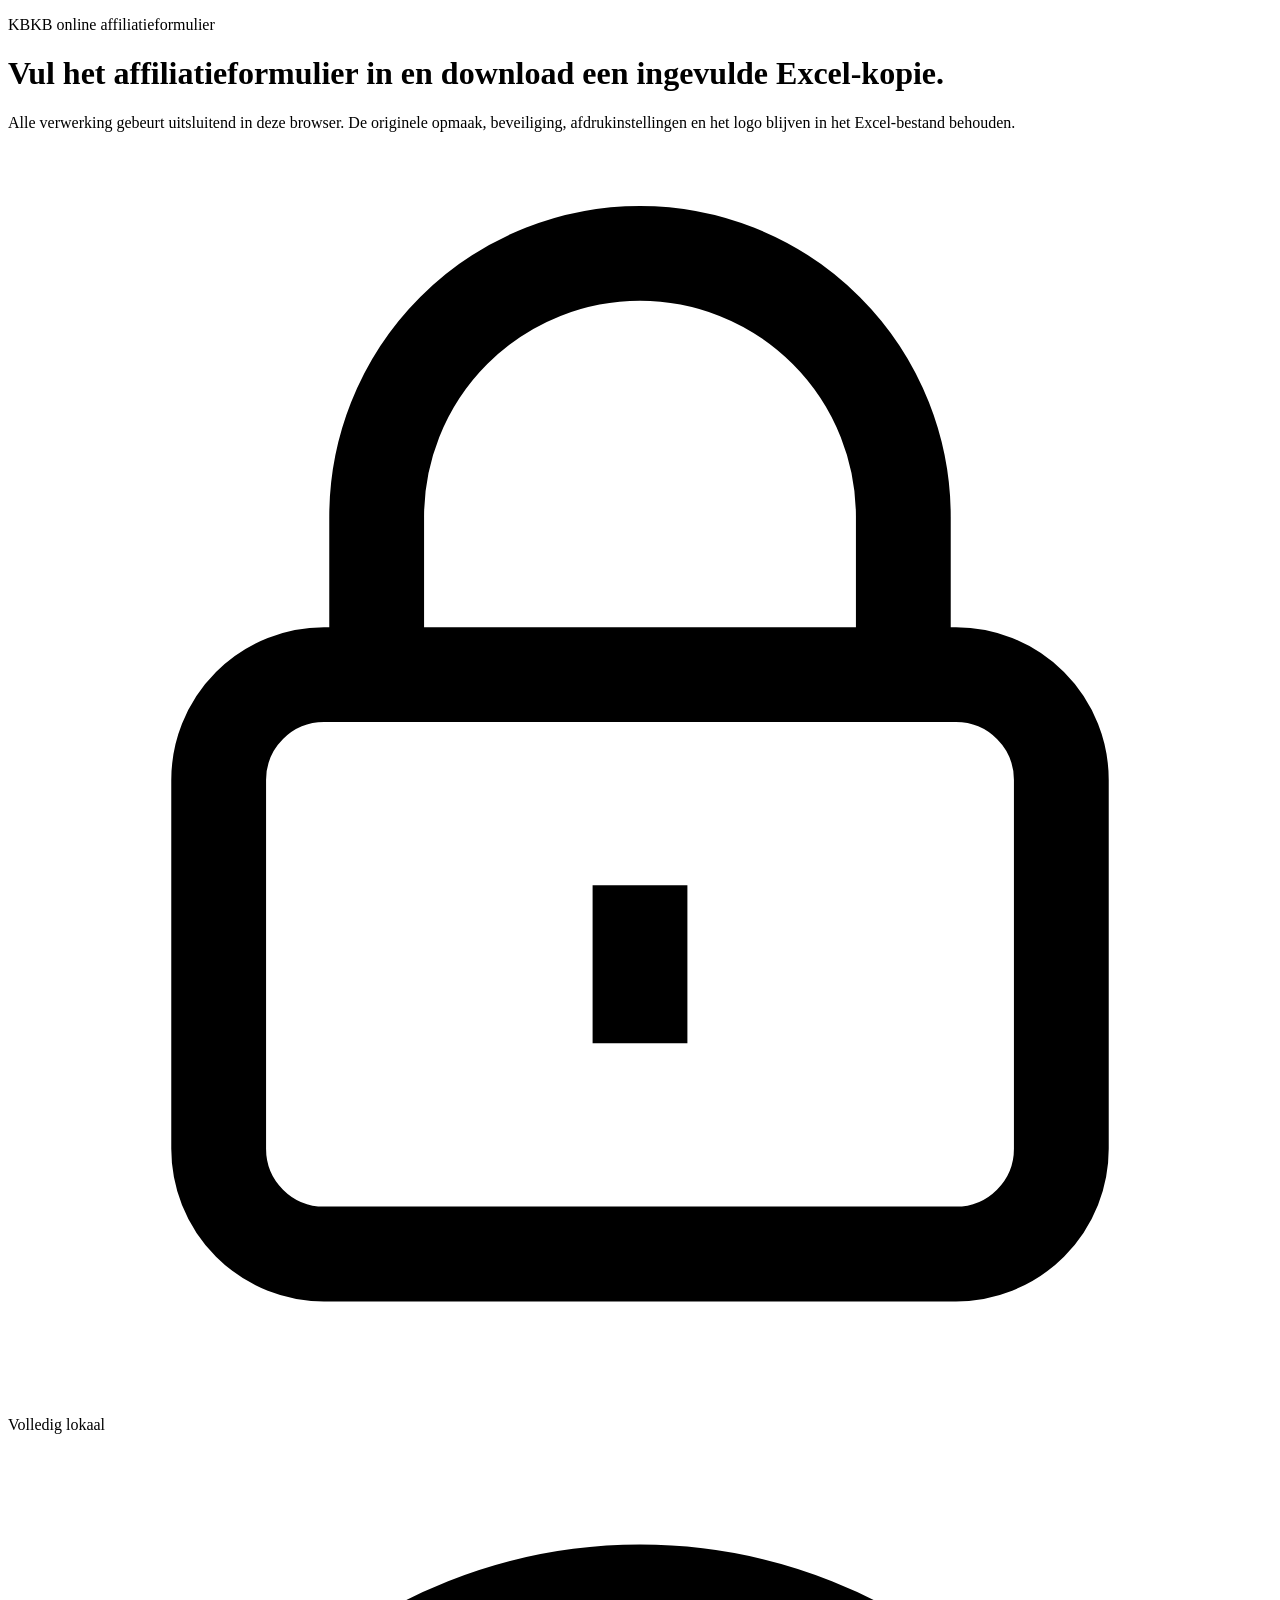
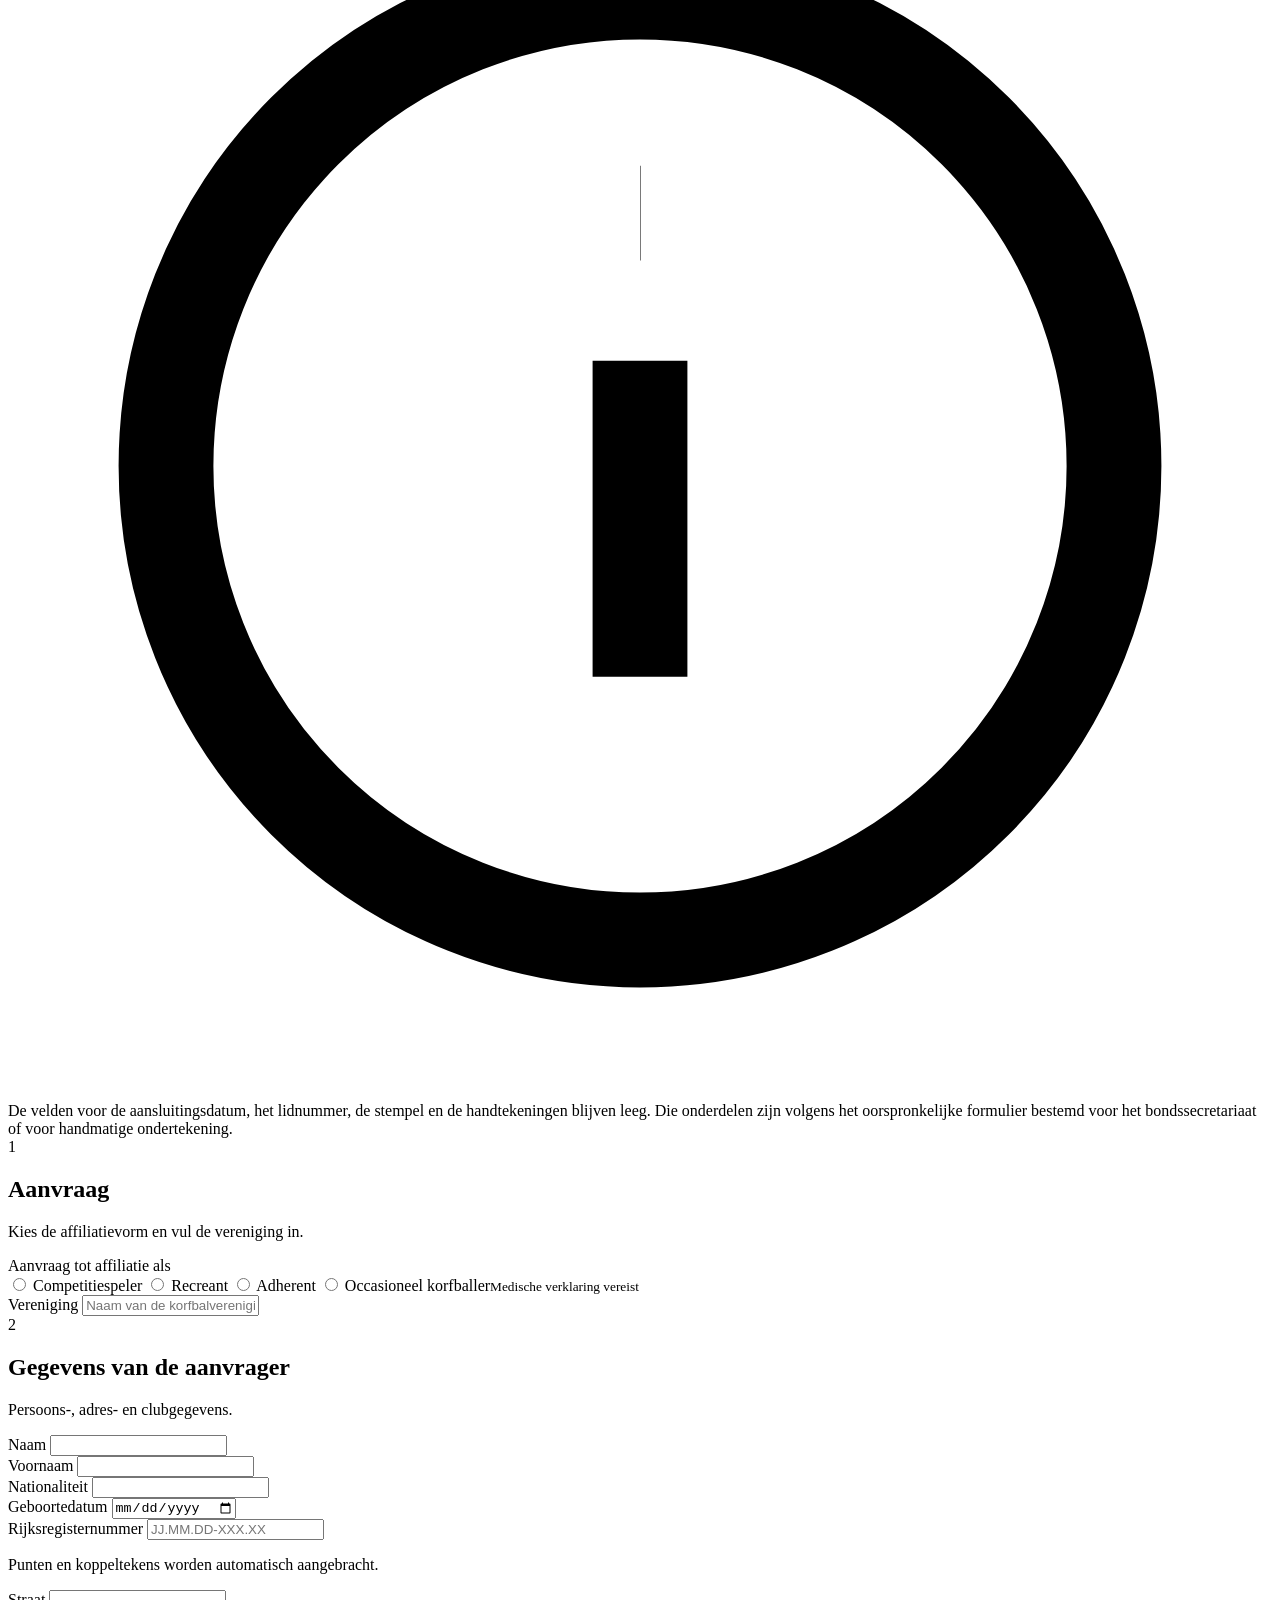
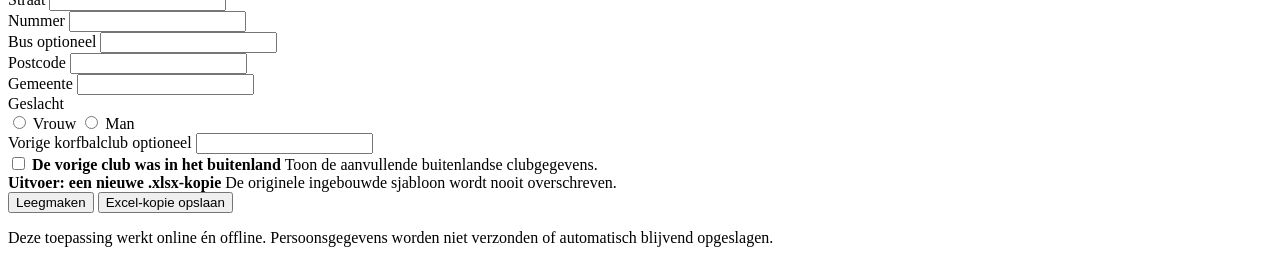
==== index.html @ 4b075fcb "Voeg webformulier toe" ====
<!doctype html>
<html lang="nl">
<head>
  <meta charset="utf-8">
  <meta name="viewport" content="width=device-width, initial-scale=1, viewport-fit=cover">
  <meta name="color-scheme" content="light">
  <meta name="theme-color" content="#20242a">
  <meta name="description" content="Vul het KBKB-affiliatieformulier veilig in en download lokaal een ingevulde Excel-kopie. Persoonsgegevens verlaten de browser niet.">
  <title>KBKB Online Affiliatieformulier</title>
  <link rel="stylesheet" href="assets/css/styles.css">
</head>
<body>
  <main class="shell">
    <header class="hero">
      <div>
        <p class="eyebrow">KBKB online affiliatieformulier</p>
        <h1>Vul het affiliatieformulier in en download een ingevulde Excel-kopie.</h1>
        <p class="intro">Alle verwerking gebeurt uitsluitend in deze browser. De originele opmaak, beveiliging, afdrukinstellingen en het logo blijven in het Excel-bestand behouden.</p>
      </div>
      <div class="local-badge" title="Er worden geen gegevens geüpload">
        <svg viewBox="0 0 24 24" fill="none" stroke="currentColor" stroke-width="1.8" aria-hidden="true">
          <path d="M7 10V7a5 5 0 0 1 10 0v3"/><rect x="4" y="10" width="16" height="11" rx="2"/><path d="M12 14v3"/>
        </svg>
        Volledig lokaal
      </div>
    </header>

    <div class="notice">
      <svg viewBox="0 0 24 24" fill="none" stroke="currentColor" stroke-width="1.8" aria-hidden="true">
        <circle cx="12" cy="12" r="9"/><path d="M12 10v6M12 7.2h.01"/>
      </svg>
      <div>De velden voor de aansluitingsdatum, het lidnummer, de stempel en de handtekeningen blijven leeg. Die onderdelen zijn volgens het oorspronkelijke formulier bestemd voor het bondssecretariaat of voor handmatige ondertekening.</div>
    </div>

    <form id="affiliationForm" novalidate>
      <section class="section">
        <div class="section-head">
          <div class="section-index">1</div>
          <div class="section-title">
            <h2>Aanvraag</h2>
            <p>Kies de affiliatievorm en vul de vereniging in.</p>
          </div>
        </div>
        <div class="section-body">
          <div class="field full">
            <div class="group-label">Aanvraag tot affiliatie als</div>
            <div class="choice-grid" role="radiogroup" aria-label="Affiliatievorm">
              <label class="choice">
                <input type="radio" name="affiliationType" value="competition" required>
                <span class="choice-text">Competitiespeler</span>
              </label>
              <label class="choice">
                <input type="radio" name="affiliationType" value="recreant" required>
                <span class="choice-text">Recreant</span>
              </label>
              <label class="choice">
                <input type="radio" name="affiliationType" value="adherent" required>
                <span class="choice-text">Adherent</span>
              </label>
              <label class="choice">
                <input type="radio" name="affiliationType" value="occasional" required>
                <span class="choice-text">Occasioneel korfballer<small>Medische verklaring vereist</small></span>
              </label>
            </div>
          </div>
          <div class="field full">
            <label for="club">Vereniging</label>
            <input id="club" name="club" type="text" autocomplete="organization" maxlength="80" required placeholder="Naam van de korfbalvereniging">
          </div>
        </div>
      </section>

      <section class="section">
        <div class="section-head">
          <div class="section-index">2</div>
          <div class="section-title">
            <h2>Gegevens van de aanvrager</h2>
            <p>Persoons-, adres- en clubgegevens.</p>
          </div>
        </div>
        <div class="section-body">
          <div class="field">
            <label for="lastName">Naam</label>
            <input id="lastName" name="lastName" type="text" autocomplete="family-name" maxlength="60" required>
          </div>
          <div class="field">
            <label for="firstName">Voornaam</label>
            <input id="firstName" name="firstName" type="text" autocomplete="given-name" maxlength="60" required>
          </div>
          <div class="field third">
            <label for="nationality">Nationaliteit</label>
            <input id="nationality" name="nationality" type="text" autocomplete="country-name" maxlength="40" required>
          </div>
          <div class="field third">
            <label for="birthDate">Geboortedatum</label>
            <input id="birthDate" name="birthDate" type="date" autocomplete="bday" required>
          </div>
          <div class="field third">
            <label for="nationalNumber">Rijksregisternummer</label>
            <input id="nationalNumber" name="nationalNumber" type="text" inputmode="numeric" autocomplete="off" maxlength="15" placeholder="JJ.MM.DD-XXX.XX" required>
            <p class="help">Punten en koppeltekens worden automatisch aangebracht.</p>
          </div>
          <div class="field two-thirds">
            <label for="street">Straat</label>
            <input id="street" name="street" type="text" autocomplete="address-line1" maxlength="90" required>
          </div>
          <div class="field quarter">
            <label for="houseNumber">Nummer</label>
            <input id="houseNumber" name="houseNumber" type="text" inputmode="text" autocomplete="address-line2" maxlength="10" required>
          </div>
          <div class="field quarter">
            <label for="box">Bus <span class="optional">optioneel</span></label>
            <input id="box" name="box" type="text" autocomplete="address-line2" maxlength="10">
          </div>
          <div class="field third">
            <label for="postalCode">Postcode</label>
            <input id="postalCode" name="postalCode" type="text" inputmode="numeric" autocomplete="postal-code" maxlength="10" required>
          </div>
          <div class="field two-thirds">
            <label for="municipality">Gemeente</label>
            <input id="municipality" name="municipality" type="text" autocomplete="address-level2" maxlength="60" required>
          </div>
          <div class="field">
            <div class="group-label">Geslacht</div>
            <div class="choice-grid two" role="radiogroup" aria-label="Geslacht">
              <label class="choice">
                <input type="radio" name="gender" value="female" required>
                <span class="choice-text">Vrouw</span>
              </label>
              <label class="choice">
                <input type="radio" name="gender" value="male" required>
                <span class="choice-text">Man</span>
              </label>
            </div>
          </div>
          <div class="field">
            <label for="previousClub">Vorige korfbalclub <span class="optional">optioneel</span></label>
            <input id="previousClub" name="previousClub" type="text" maxlength="90">
          </div>
          <div class="field full">
            <label class="switch-row" for="previousClubForeign">
              <input id="previousClubForeign" name="previousClubForeign" type="checkbox">
              <span class="switch-copy">
                <strong>De vorige club was in het buitenland</strong>
                <span>Toon de aanvullende buitenlandse clubgegevens.</span>
              </span>
            </label>
          </div>
        </div>
      </section>

      <section class="section" id="guardianSection" hidden>
        <div class="section-head">
          <div class="section-index">3</div>
          <div class="section-title">
            <h2>Wettelijke vertegenwoordiger</h2>
            <p>Verplicht wanneer de aanvrager jonger is dan 18 jaar.</p>
          </div>
        </div>
        <div class="section-body">
          <div class="field full">
            <div id="minorInfo" class="status info show">
              <svg viewBox="0 0 24 24" fill="none" stroke="currentColor" stroke-width="1.8" aria-hidden="true"><circle cx="12" cy="12" r="9"/><path d="M12 10v6M12 7.2h.01"/></svg>
              <span>De ingevoerde geboortedatum maakt de aanvrager minderjarig. Vul daarom deze gegevens in.</span>
            </div>
          </div>
          <div class="field full">
            <label for="guardianName">Naam en voornaam</label>
            <input id="guardianName" name="guardianName" type="text" autocomplete="name" maxlength="90">
          </div>
          <div class="field">
            <label for="guardianBirthDate">Geboortedatum</label>
            <input id="guardianBirthDate" name="guardianBirthDate" type="date">
          </div>
          <div class="field">
            <label for="guardianNationality">Nationaliteit</label>
            <input id="guardianNationality" name="guardianNationality" type="text" maxlength="40">
          </div>
          <div class="field two-thirds">
            <label for="guardianStreet">Straat</label>
            <input id="guardianStreet" name="guardianStreet" type="text" autocomplete="address-line1" maxlength="90">
          </div>
          <div class="field quarter">
            <label for="guardianHouseNumber">Nummer</label>
            <input id="guardianHouseNumber" name="guardianHouseNumber" type="text" maxlength="10">
          </div>
          <div class="field quarter">
            <label for="guardianBox">Bus <span class="optional">optioneel</span></label>
            <input id="guardianBox" name="guardianBox" type="text" maxlength="10">
          </div>
          <div class="field third">
            <label for="guardianPostalCode">Postcode</label>
            <input id="guardianPostalCode" name="guardianPostalCode" type="text" inputmode="numeric" maxlength="10">
          </div>
          <div class="field two-thirds">
            <label for="guardianMunicipality">Gemeente</label>
            <input id="guardianMunicipality" name="guardianMunicipality" type="text" maxlength="60">
          </div>
          <div class="field full">
            <label for="guardianRelationship">Verwantschap met de aanvrager</label>
            <input id="guardianRelationship" name="guardianRelationship" type="text" maxlength="80" placeholder="Bijvoorbeeld: moeder, vader of voogd">
          </div>
        </div>
      </section>

      <section class="section" id="foreignSection" hidden>
        <div class="section-head">
          <div class="section-index">4</div>
          <div class="section-title">
            <h2>Vorige buitenlandse club</h2>
            <p>Aanvullende gegevens voor een club buiten België.</p>
          </div>
        </div>
        <div class="section-body">
          <div class="field">
            <label for="foreignMunicipality">Vestigingsgemeente</label>
            <input id="foreignMunicipality" name="foreignMunicipality" type="text" maxlength="70">
          </div>
          <div class="field">
            <label for="foreignCountry">Land</label>
            <input id="foreignCountry" name="foreignCountry" type="text" autocomplete="country-name" maxlength="60">
          </div>
          <div class="field full">
            <label for="foreignClubName">Naam van de vorige club</label>
            <input id="foreignClubName" name="foreignClubName" type="text" maxlength="90">
          </div>
          <div class="field full">
            <label for="formerAddress">Toenmalig adres van de aanvrager</label>
            <input id="formerAddress" name="formerAddress" type="text" maxlength="130">
          </div>
        </div>
      </section>

      <div id="formStatus" class="status" role="status" aria-live="polite"></div>
    </form>
  </main>

  <div class="actionbar">
    <div class="action-copy">
      <strong>Uitvoer: een nieuwe .xlsx-kopie</strong>
      De originele ingebouwde sjabloon wordt nooit overschreven.
    </div>
    <div class="actions">
      <button class="button secondary" type="button" id="resetButton">Leegmaken</button>
      <button class="button primary" type="submit" form="affiliationForm" id="saveButton">Excel-kopie opslaan</button>
    </div>
  </div>

  <p class="footer-note">Deze toepassing werkt online én offline. Persoonsgegevens worden niet verzonden of automatisch blijvend opgeslagen.</p>
  <script src="assets/js/template.js"></script>
  <script src="assets/js/app.js"></script>
</body>
</html>
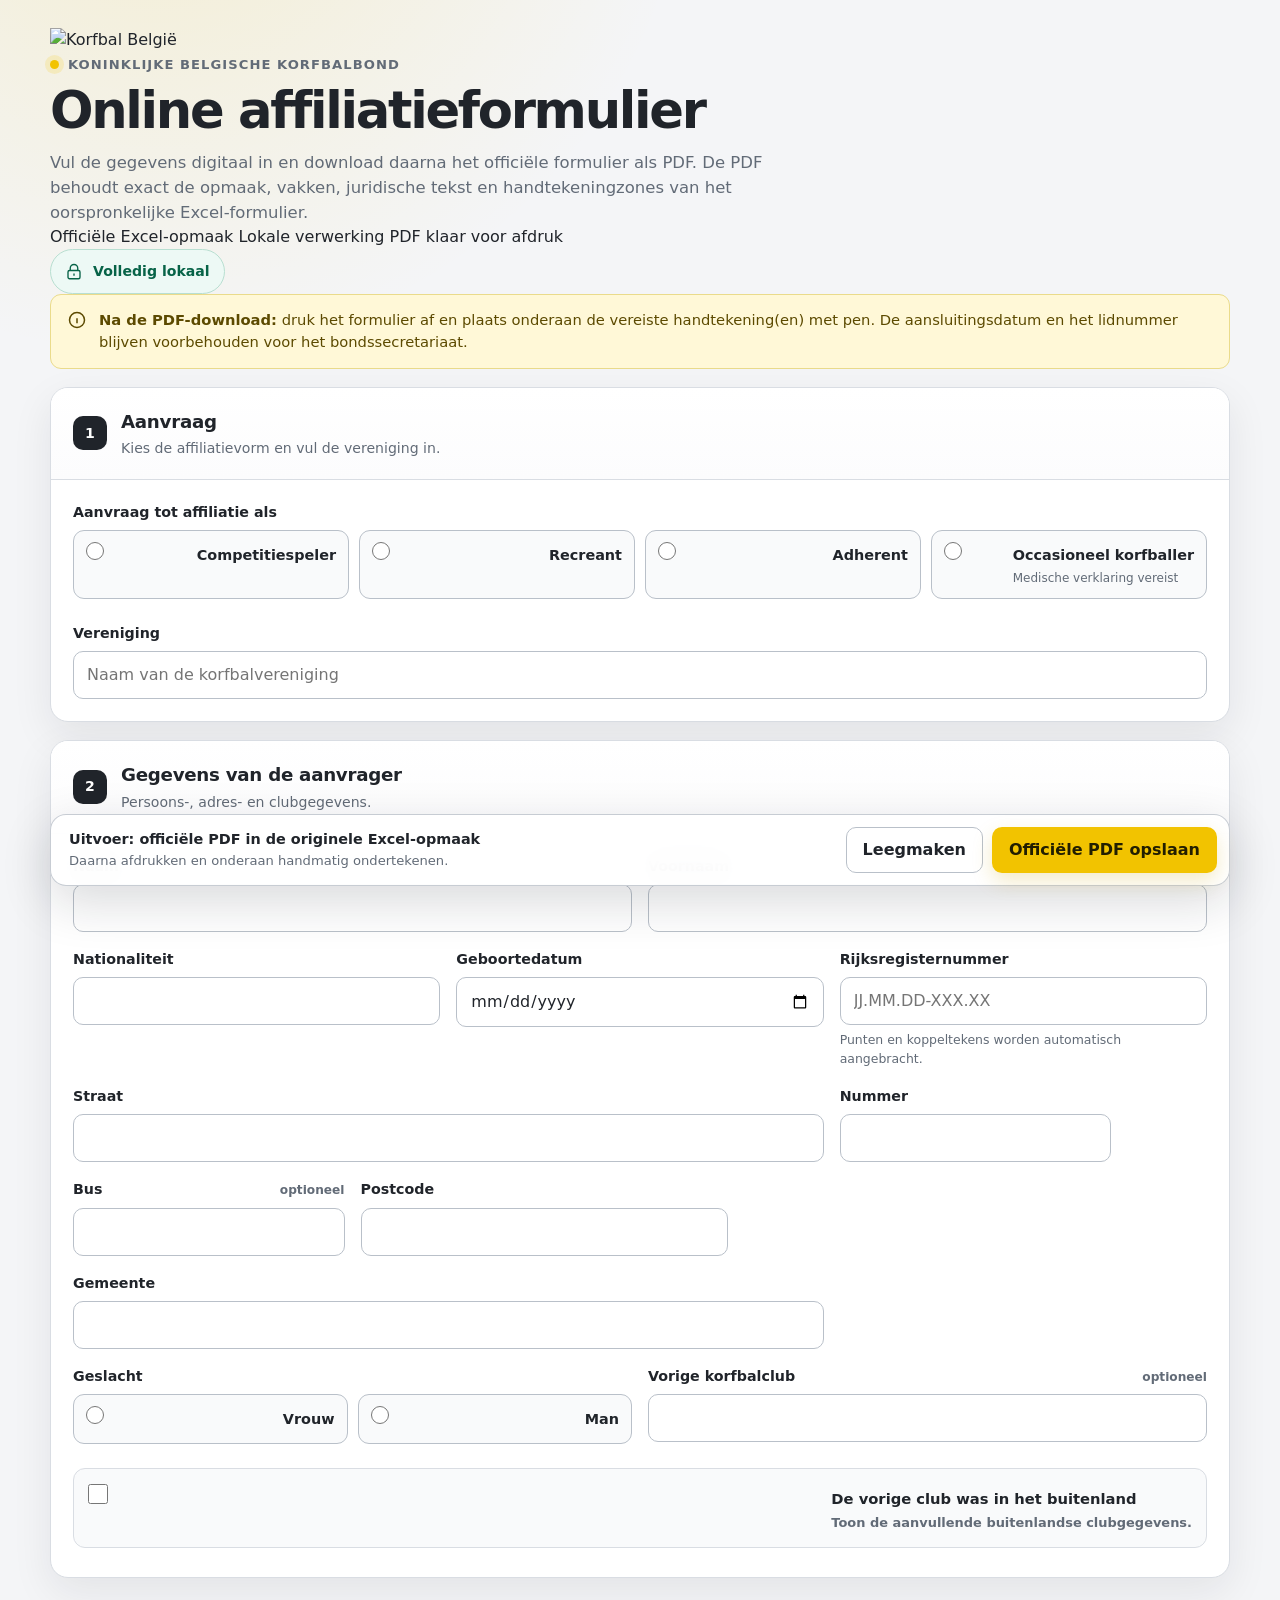
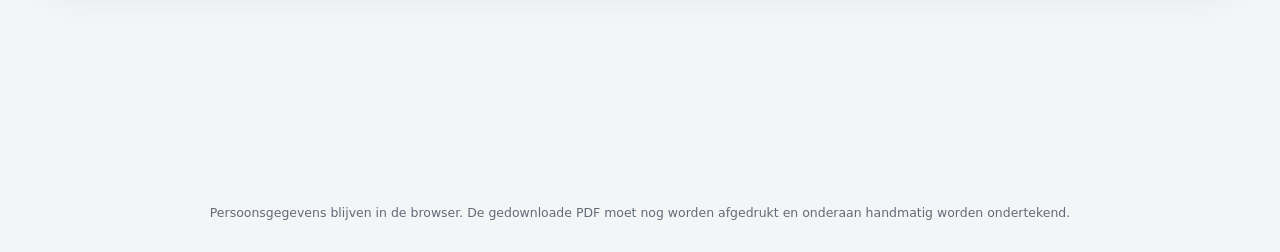
==== commit ea621ff8: "Voeg Belgische Korfbalbond-branding toe" ====
--- a/index.html
+++ b/index.html
@@ -4,20 +4,28 @@
   <meta charset="utf-8">
   <meta name="viewport" content="width=device-width, initial-scale=1, viewport-fit=cover">
   <meta name="color-scheme" content="light">
-  <meta name="theme-color" content="#20242a">
-  <meta name="description" content="Vul het KBKB-affiliatieformulier veilig in en download lokaal een ingevulde Excel-kopie. Persoonsgegevens verlaten de browser niet.">
+  <meta name="theme-color" content="#000000">
+  <meta name="description" content="Vul het officiële affiliatieformulier van de Belgische Korfbalbond online in en download een PDF met exact dezelfde opmaak als het Excel-formulier.">
   <title>KBKB Online Affiliatieformulier</title>
   <link rel="stylesheet" href="assets/css/styles.css">
 </head>
 <body>
   <main class="shell">
-    <header class="hero">
-      <div>
-        <p class="eyebrow">KBKB online affiliatieformulier</p>
-        <h1>Vul het affiliatieformulier in en download een ingevulde Excel-kopie.</h1>
-        <p class="intro">Alle verwerking gebeurt uitsluitend in deze browser. De originele opmaak, beveiliging, afdrukinstellingen en het logo blijven in het Excel-bestand behouden.</p>
+    <header class="brand-hero">
+      <div class="brand-logo-panel">
+        <img class="brand-logo" src="assets/img/korfbal-belgium.svg" alt="Korfbal België">
       </div>
-      <div class="local-badge" title="Er worden geen gegevens geüpload">
+      <div class="brand-copy">
+        <p class="eyebrow">Koninklijke Belgische Korfbalbond</p>
+        <h1>Online affiliatieformulier</h1>
+        <p class="intro">Vul de gegevens digitaal in en download daarna het officiële formulier als PDF. De PDF behoudt exact de opmaak, vakken, juridische tekst en handtekeningzones van het oorspronkelijke Excel-formulier.</p>
+        <div class="brand-pills" aria-label="Kenmerken">
+          <span>Officiële Excel-opmaak</span>
+          <span>Lokale verwerking</span>
+          <span>PDF klaar voor afdruk</span>
+        </div>
+      </div>
+      <div class="local-badge" title="Er worden geen persoonsgegevens geüpload">
         <svg viewBox="0 0 24 24" fill="none" stroke="currentColor" stroke-width="1.8" aria-hidden="true">
           <path d="M7 10V7a5 5 0 0 1 10 0v3"/><rect x="4" y="10" width="16" height="11" rx="2"/><path d="M12 14v3"/>
         </svg>
@@ -29,7 +37,7 @@
       <svg viewBox="0 0 24 24" fill="none" stroke="currentColor" stroke-width="1.8" aria-hidden="true">
         <circle cx="12" cy="12" r="9"/><path d="M12 10v6M12 7.2h.01"/>
       </svg>
-      <div>De velden voor de aansluitingsdatum, het lidnummer, de stempel en de handtekeningen blijven leeg. Die onderdelen zijn volgens het oorspronkelijke formulier bestemd voor het bondssecretariaat of voor handmatige ondertekening.</div>
+      <div><strong>Na de PDF-download:</strong> druk het formulier af en plaats onderaan de vereiste handtekening(en) met pen. De aansluitingsdatum en het lidnummer blijven voorbehouden voor het bondssecretariaat.</div>
     </div>
 
     <form id="affiliationForm" novalidate>
@@ -237,17 +245,19 @@
 
   <div class="actionbar">
     <div class="action-copy">
-      <strong>Uitvoer: een nieuwe .xlsx-kopie</strong>
-      De originele ingebouwde sjabloon wordt nooit overschreven.
+      <strong>Uitvoer: officiële PDF in de originele Excel-opmaak</strong>
+      Daarna afdrukken en onderaan handmatig ondertekenen.
     </div>
     <div class="actions">
       <button class="button secondary" type="button" id="resetButton">Leegmaken</button>
-      <button class="button primary" type="submit" form="affiliationForm" id="saveButton">Excel-kopie opslaan</button>
+      <button class="button primary" type="submit" form="affiliationForm" id="saveButton">Officiële PDF opslaan</button>
     </div>
   </div>
 
-  <p class="footer-note">Deze toepassing werkt online én offline. Persoonsgegevens worden niet verzonden of automatisch blijvend opgeslagen.</p>
-  <script src="assets/js/template.js"></script>
-  <script src="assets/js/app.js"></script>
+  <p class="footer-note">Persoonsgegevens blijven in de browser. De gedownloade PDF moet nog worden afgedrukt en onderaan handmatig worden ondertekend.</p>
+  <script src="assets/js/pdf-template.js"></script>
+  <script src="assets/js/form.js"></script>
+  <script src="assets/js/pdf-exact.js"></script>
+  <script src="assets/js/main.js"></script>
 </body>
 </html>
--- a/assets/css/styles.css
+++ b/assets/css/styles.css
@@ -0,0 +1,377 @@
+:root {
+      --bg: #f4f5f7;
+      --surface: #ffffff;
+      --surface-soft: #f9fafb;
+      --text: #20242a;
+      --muted: #626b77;
+      --line: #d9dde3;
+      --line-strong: #b9c0c9;
+      --accent: #f2c300;
+      --accent-strong: #d5aa00;
+      --accent-soft: #fff8d7;
+      --danger: #b42318;
+      --danger-soft: #fef3f2;
+      --success: #087a55;
+      --shadow: 0 14px 40px rgba(20, 27, 38, .08);
+      --radius: 18px;
+      --radius-sm: 11px;
+      font-family: Inter, ui-sans-serif, system-ui, -apple-system, BlinkMacSystemFont, "Segoe UI", sans-serif;
+    }
+
+    * { box-sizing: border-box; }
+    html { scroll-behavior: smooth; }
+    body {
+      margin: 0;
+      min-height: 100vh;
+      background:
+        radial-gradient(circle at 12% -10%, rgba(242,195,0,.16), transparent 34rem),
+        var(--bg);
+      color: var(--text);
+      line-height: 1.5;
+    }
+
+    button, input, select, textarea { font: inherit; }
+    button, label, input, select, textarea { -webkit-tap-highlight-color: transparent; }
+    input, select, textarea { min-width: 0; }
+
+    .shell {
+      width: min(1180px, calc(100% - 32px));
+      margin: 0 auto;
+      padding: 28px 0 120px;
+    }
+
+    .hero {
+      display: grid;
+      grid-template-columns: 1fr auto;
+      gap: 24px;
+      align-items: end;
+      margin-bottom: 22px;
+    }
+
+    .eyebrow {
+      display: inline-flex;
+      align-items: center;
+      gap: 9px;
+      margin: 0 0 10px;
+      color: var(--muted);
+      font-size: .82rem;
+      font-weight: 750;
+      letter-spacing: .08em;
+      text-transform: uppercase;
+    }
+
+    .eyebrow::before {
+      content: "";
+      width: 9px;
+      height: 9px;
+      border-radius: 50%;
+      background: var(--accent);
+      box-shadow: 0 0 0 5px rgba(242,195,0,.17);
+    }
+
+    h1 {
+      max-width: 760px;
+      margin: 0;
+      font-size: clamp(2rem, 4vw, 3.6rem);
+      line-height: 1.03;
+      letter-spacing: -.045em;
+    }
+
+    .intro {
+      max-width: 760px;
+      margin: 14px 0 0;
+      color: var(--muted);
+      font-size: 1.03rem;
+    }
+
+    .local-badge {
+      display: inline-flex;
+      align-items: center;
+      gap: 10px;
+      padding: 11px 14px;
+      border: 1px solid #b8dfd1;
+      border-radius: 999px;
+      background: #edf9f5;
+      color: #076347;
+      font-size: .88rem;
+      font-weight: 750;
+      white-space: nowrap;
+    }
+
+    .local-badge svg { width: 18px; height: 18px; }
+
+    .notice {
+      display: flex;
+      gap: 12px;
+      align-items: flex-start;
+      padding: 14px 16px;
+      margin-bottom: 18px;
+      border: 1px solid #eadb8b;
+      border-radius: var(--radius-sm);
+      background: var(--accent-soft);
+      color: #5c4a00;
+      font-size: .92rem;
+    }
+
+    .notice svg { width: 20px; height: 20px; flex: 0 0 auto; margin-top: 1px; }
+
+    form { display: grid; gap: 18px; }
+
+    .section {
+      overflow: hidden;
+      border: 1px solid var(--line);
+      border-radius: var(--radius);
+      background: var(--surface);
+      box-shadow: var(--shadow);
+    }
+
+    .section[hidden] { display: none; }
+
+    .section-head {
+      display: flex;
+      gap: 14px;
+      align-items: center;
+      padding: 20px 22px;
+      border-bottom: 1px solid var(--line);
+      background: linear-gradient(180deg, #fff, #fcfcfd);
+    }
+
+    .section-index {
+      display: grid;
+      place-items: center;
+      width: 34px;
+      height: 34px;
+      flex: 0 0 auto;
+      border-radius: 10px;
+      background: var(--text);
+      color: #fff;
+      font-size: .88rem;
+      font-weight: 800;
+    }
+
+    .section-title { min-width: 0; }
+    .section-title h2 { margin: 0; font-size: 1.14rem; letter-spacing: -.015em; }
+    .section-title p { margin: 3px 0 0; color: var(--muted); font-size: .88rem; }
+
+    .section-body {
+      display: grid;
+      grid-template-columns: repeat(12, minmax(0, 1fr));
+      gap: 17px 16px;
+      padding: 22px;
+    }
+
+    .field { grid-column: span 6; }
+    .field.third { grid-column: span 4; }
+    .field.quarter { grid-column: span 3; }
+    .field.full { grid-column: 1 / -1; }
+    .field.two-thirds { grid-column: span 8; }
+
+    .field label,
+    .group-label {
+      display: flex;
+      align-items: baseline;
+      justify-content: space-between;
+      gap: 8px;
+      margin-bottom: 7px;
+      font-size: .89rem;
+      font-weight: 720;
+    }
+
+    .optional {
+      color: var(--muted);
+      font-size: .76rem;
+      font-weight: 600;
+    }
+
+    input[type="text"],
+    input[type="date"],
+    select,
+    textarea {
+      width: 100%;
+      min-height: 48px;
+      padding: 11px 13px;
+      border: 1px solid var(--line-strong);
+      border-radius: 10px;
+      outline: none;
+      background: #fff;
+      color: var(--text);
+      transition: border-color .16s ease, box-shadow .16s ease, background .16s ease;
+    }
+
+    textarea { min-height: 92px; resize: vertical; }
+
+    input:focus, select:focus, textarea:focus {
+      border-color: #8f7700;
+      box-shadow: 0 0 0 4px rgba(242,195,0,.2);
+    }
+
+    input:user-invalid, select:user-invalid, textarea:user-invalid {
+      border-color: var(--danger);
+      background: var(--danger-soft);
+    }
+
+    .help {
+      margin: 6px 0 0;
+      color: var(--muted);
+      font-size: .78rem;
+    }
+
+    .choice-grid {
+      display: grid;
+      grid-template-columns: repeat(4, minmax(0, 1fr));
+      gap: 10px;
+    }
+
+    .choice-grid.two { grid-template-columns: repeat(2, minmax(0, 1fr)); }
+
+    .choice {
+      position: relative;
+      display: flex;
+      min-height: 50px;
+      align-items: center;
+      gap: 10px;
+      padding: 11px 12px;
+      border: 1px solid var(--line-strong);
+      border-radius: 11px;
+      background: var(--surface-soft);
+      cursor: pointer;
+      user-select: none;
+      transition: border-color .16s ease, background .16s ease, transform .16s ease;
+    }
+
+    .choice:hover { border-color: #8f9700; }
+    .choice:active { transform: scale(.99); }
+
+    .choice input {
+      width: 18px;
+      height: 18px;
+      margin: 0;
+      accent-color: var(--text);
+      flex: 0 0 auto;
+    }
+
+    .choice:has(input:checked) {
+      border-color: #806a00;
+      background: var(--accent-soft);
+      box-shadow: inset 0 0 0 1px rgba(128,106,0,.15);
+    }
+
+    .choice-text { min-width: 0; font-size: .9rem; font-weight: 680; }
+    .choice-text small { display: block; margin-top: 2px; color: var(--muted); font-weight: 540; }
+
+    .switch-row {
+      display: flex;
+      align-items: flex-start;
+      gap: 12px;
+      padding: 14px;
+      border: 1px solid var(--line);
+      border-radius: 12px;
+      background: var(--surface-soft);
+    }
+
+    .switch-row input {
+      width: 20px;
+      height: 20px;
+      margin: 1px 0 0;
+      accent-color: var(--text);
+    }
+
+    .switch-copy strong { display: block; font-size: .92rem; }
+    .switch-copy span { display: block; margin-top: 3px; color: var(--muted); font-size: .81rem; }
+
+    .status {
+      display: none;
+      gap: 10px;
+      align-items: flex-start;
+      padding: 12px 14px;
+      border-radius: 10px;
+      font-size: .86rem;
+    }
+
+    .status.show { display: flex; }
+    .status.error { border: 1px solid #f0b4ae; background: var(--danger-soft); color: var(--danger); }
+    .status.success { border: 1px solid #abd7c7; background: #edf9f5; color: var(--success); }
+    .status.info { border: 1px solid #ced4dc; background: #f5f7f9; color: #475467; }
+
+    .status svg { width: 18px; height: 18px; flex: 0 0 auto; margin-top: 1px; }
+
+    .actionbar {
+      position: sticky;
+      z-index: 20;
+      bottom: 14px;
+      display: flex;
+      align-items: center;
+      justify-content: space-between;
+      gap: 16px;
+      width: min(1180px, calc(100% - 32px));
+      margin: 20px auto 0;
+      padding: 12px;
+      border: 1px solid rgba(185,192,201,.8);
+      border-radius: 16px;
+      background: rgba(255,255,255,.92);
+      box-shadow: 0 16px 50px rgba(20,27,38,.16);
+      backdrop-filter: blur(16px);
+    }
+
+    .action-copy { padding-left: 6px; color: var(--muted); font-size: .82rem; }
+    .action-copy strong { display: block; color: var(--text); font-size: .9rem; }
+
+    .actions { display: flex; gap: 9px; }
+
+    .button {
+      min-height: 46px;
+      padding: 10px 16px;
+      border: 1px solid transparent;
+      border-radius: 10px;
+      cursor: pointer;
+      font-weight: 780;
+      transition: transform .16s ease, opacity .16s ease, background .16s ease;
+    }
+
+    .button:active { transform: translateY(1px); }
+    .button:disabled { opacity: .55; cursor: wait; }
+    .button.secondary { border-color: var(--line-strong); background: #fff; color: var(--text); }
+    .button.secondary:hover { background: #f6f7f8; }
+    .button.primary { background: var(--accent); color: #221e00; box-shadow: 0 8px 20px rgba(207,166,0,.22); }
+    .button.primary:hover { background: #ffd000; }
+
+    .footer-note {
+      width: min(1180px, calc(100% - 32px));
+      margin: 14px auto 30px;
+      color: var(--muted);
+      font-size: .78rem;
+      text-align: center;
+    }
+
+    @media (max-width: 880px) {
+      .hero { grid-template-columns: 1fr; align-items: start; }
+      .local-badge { justify-self: start; }
+      .choice-grid { grid-template-columns: repeat(2, minmax(0, 1fr)); }
+      .field, .field.third, .field.quarter, .field.two-thirds { grid-column: span 6; }
+    }
+
+    @media (max-width: 620px) {
+      .shell { width: min(100% - 20px, 1180px); padding-top: 18px; padding-bottom: 170px; }
+      .hero { gap: 15px; }
+      h1 { font-size: 2.1rem; }
+      .section-head { padding: 17px 16px; }
+      .section-body { grid-template-columns: 1fr; gap: 15px; padding: 17px 16px; }
+      .field, .field.third, .field.quarter, .field.two-thirds, .field.full { grid-column: 1; }
+      .choice-grid, .choice-grid.two { grid-template-columns: 1fr; }
+      .actionbar {
+        bottom: 8px;
+        width: calc(100% - 16px);
+        flex-direction: column;
+        align-items: stretch;
+      }
+      .action-copy { display: none; }
+      .actions { display: grid; grid-template-columns: 1fr 1.4fr; }
+      .button { padding-inline: 10px; }
+    }
+
+    @media print {
+      body { background: #fff; }
+      .shell { width: 100%; padding: 0; }
+      .actionbar, .footer-note { display: none; }
+      .section { box-shadow: none; break-inside: avoid; }
+    }
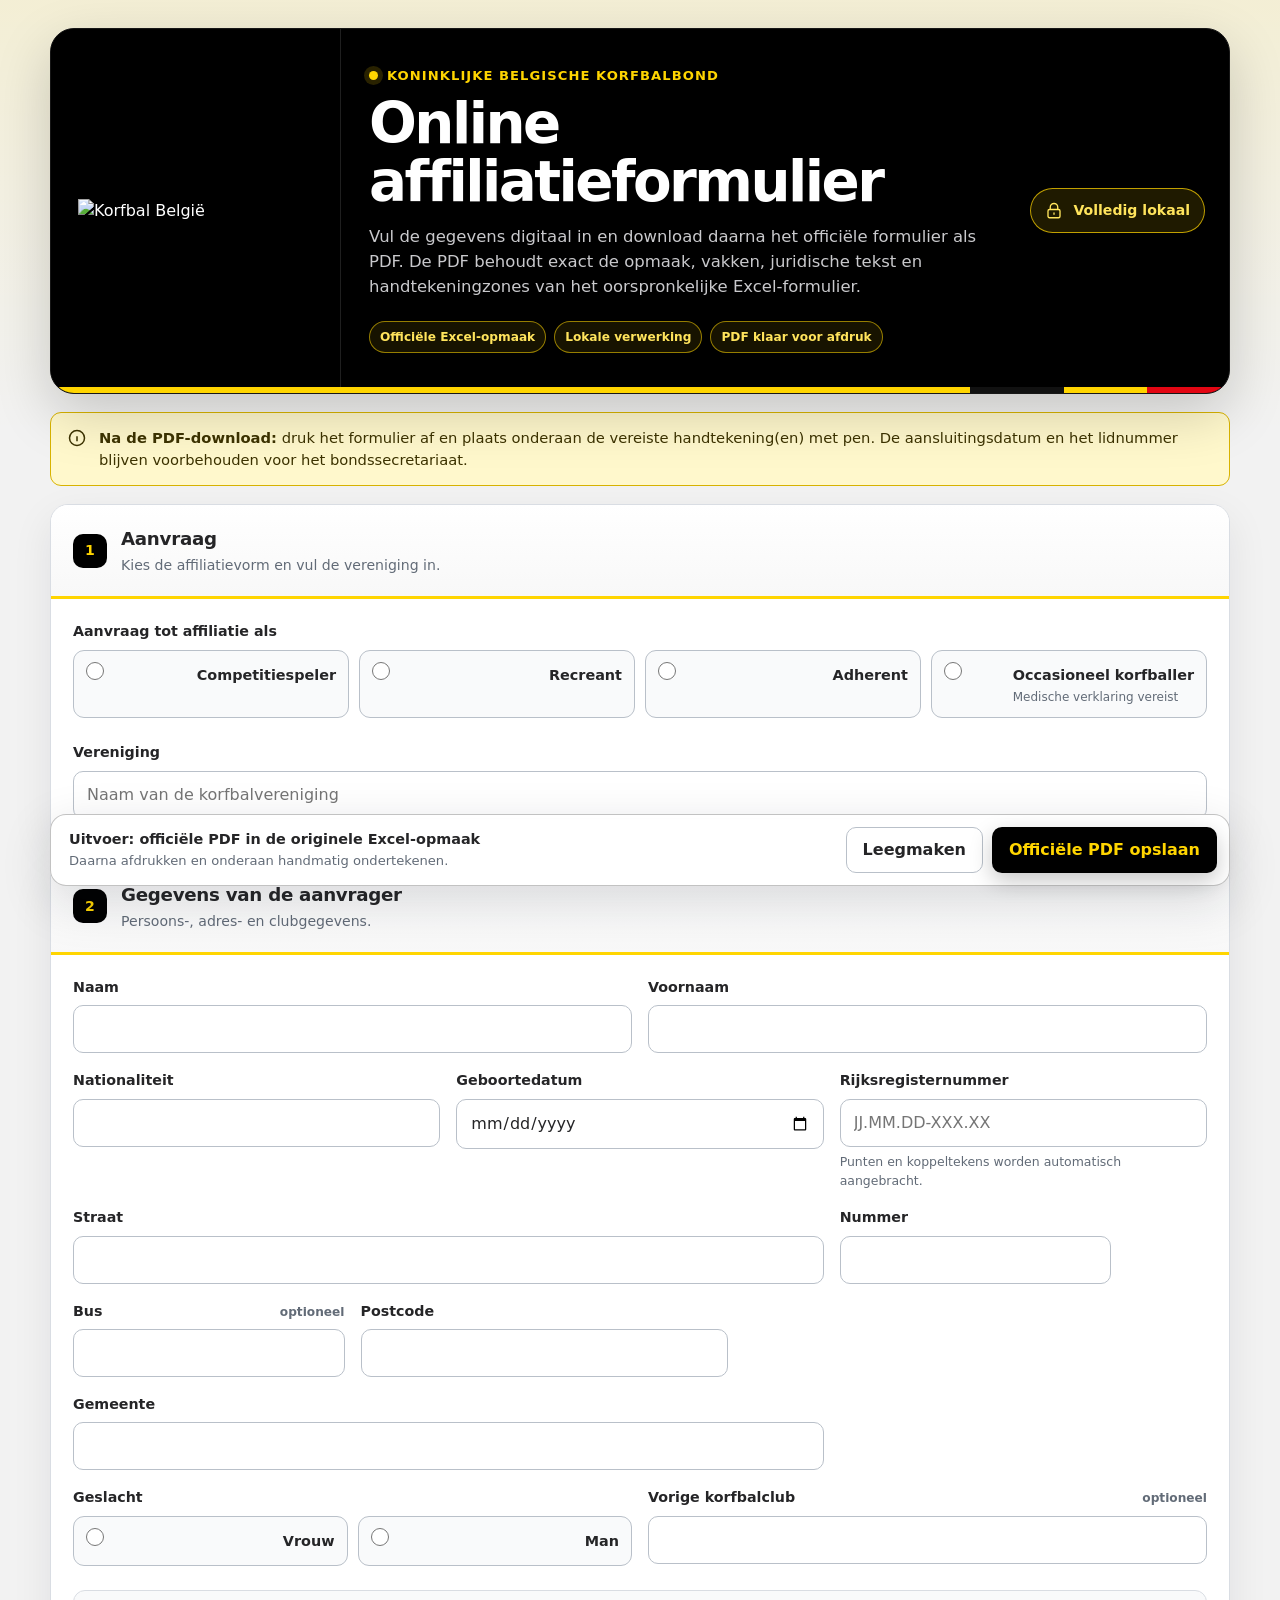
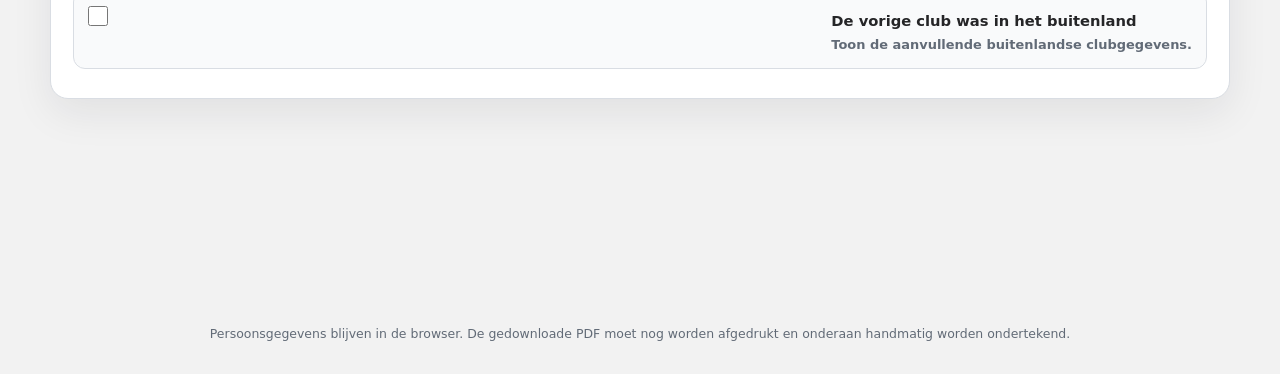
==== commit b9d37243: "Gebruik opgebouwd Korfbal België-logo" ====
--- a/index.html
+++ b/index.html
@@ -13,7 +13,7 @@
   <main class="shell">
     <header class="brand-hero">
       <div class="brand-logo-panel">
-        <img class="brand-logo" src="assets/img/korfbal-belgium.svg" alt="Korfbal België">
+        <img class="brand-logo" src="assets/img/korfbal-belgium.webp" alt="Korfbal België">
       </div>
       <div class="brand-copy">
         <p class="eyebrow">Koninklijke Belgische Korfbalbond</p>
--- a/assets/css/styles.css
+++ b/assets/css/styles.css
@@ -1,14 +1,18 @@
 :root {
-      --bg: #f4f5f7;
+      --bg: #f2f2f2;
+      --brand-black: #000000;
+      --brand-charcoal: #303033;
+      --brand-yellow: #ffd500;
+      --brand-red: #e30613;
       --surface: #ffffff;
       --surface-soft: #f9fafb;
-      --text: #20242a;
+      --text: #252527;
       --muted: #626b77;
       --line: #d9dde3;
       --line-strong: #b9c0c9;
-      --accent: #f2c300;
-      --accent-strong: #d5aa00;
-      --accent-soft: #fff8d7;
+      --accent: #ffd500;
+      --accent-strong: #d9b300;
+      --accent-soft: #fff8cc;
       --danger: #b42318;
       --danger-soft: #fef3f2;
       --success: #087a55;
@@ -24,7 +28,7 @@
       margin: 0;
       min-height: 100vh;
       background:
-        radial-gradient(circle at 12% -10%, rgba(242,195,0,.16), transparent 34rem),
+        linear-gradient(180deg, rgba(255,213,0,.12), transparent 27rem),
         var(--bg);
       color: var(--text);
       line-height: 1.5;
@@ -40,12 +44,66 @@
       padding: 28px 0 120px;
     }
 
-    .hero {
+    .brand-hero {
+      position: relative;
       display: grid;
-      grid-template-columns: 1fr auto;
-      gap: 24px;
-      align-items: end;
-      margin-bottom: 22px;
+      grid-template-columns: minmax(210px, 290px) minmax(0, 1fr) auto;
+      gap: 28px;
+      align-items: center;
+      overflow: hidden;
+      margin-bottom: 18px;
+      border: 1px solid #171717;
+      border-radius: 24px;
+      background: var(--brand-black);
+      color: #fff;
+      box-shadow: 0 20px 55px rgba(0,0,0,.18);
+    }
+
+    .brand-hero::after {
+      content: "";
+      position: absolute;
+      inset: auto 0 0;
+      height: 6px;
+      background: linear-gradient(90deg, var(--brand-yellow) 0 78%, #111 78% 86%, var(--brand-yellow) 86% 93%, var(--brand-red) 93% 100%);
+    }
+
+    .brand-logo-panel {
+      display: grid;
+      place-items: center;
+      align-self: stretch;
+      min-height: 245px;
+      padding: 14px;
+      border-right: 1px solid rgba(255,255,255,.12);
+      background: #000;
+    }
+
+    .brand-logo {
+      display: block;
+      width: min(100%, 235px);
+      max-height: 225px;
+      object-fit: contain;
+    }
+
+    .brand-copy { padding: 34px 0 40px; }
+
+    .brand-pills {
+      display: flex;
+      flex-wrap: wrap;
+      gap: 8px;
+      margin-top: 21px;
+    }
+
+    .brand-pills span {
+      display: inline-flex;
+      align-items: center;
+      min-height: 30px;
+      padding: 6px 10px;
+      border: 1px solid rgba(255,213,0,.55);
+      border-radius: 999px;
+      background: rgba(255,213,0,.09);
+      color: #ffe45c;
+      font-size: .76rem;
+      font-weight: 760;
     }
 
     .eyebrow {
@@ -53,7 +111,7 @@
       align-items: center;
       gap: 9px;
       margin: 0 0 10px;
-      color: var(--muted);
+      color: var(--brand-yellow);
       font-size: .82rem;
       font-weight: 750;
       letter-spacing: .08em;
@@ -66,7 +124,7 @@
       height: 9px;
       border-radius: 50%;
       background: var(--accent);
-      box-shadow: 0 0 0 5px rgba(242,195,0,.17);
+      box-shadow: 0 0 0 5px rgba(255,213,0,.16);
     }
 
     h1 {
@@ -84,15 +142,27 @@
       font-size: 1.03rem;
     }
 
+    .brand-hero h1 {
+      max-width: 720px;
+      color: #fff;
+      font-size: clamp(2.25rem, 4.4vw, 4.2rem);
+    }
+
+    .brand-hero .intro {
+      max-width: 760px;
+      color: #c9c9cc;
+    }
+
     .local-badge {
       display: inline-flex;
       align-items: center;
       gap: 10px;
       padding: 11px 14px;
-      border: 1px solid #b8dfd1;
+      margin-right: 24px;
+      border: 1px solid rgba(255,213,0,.72);
       border-radius: 999px;
-      background: #edf9f5;
-      color: #076347;
+      background: rgba(255,213,0,.12);
+      color: #ffe45c;
       font-size: .88rem;
       font-weight: 750;
       white-space: nowrap;
@@ -106,10 +176,10 @@
       align-items: flex-start;
       padding: 14px 16px;
       margin-bottom: 18px;
-      border: 1px solid #eadb8b;
+      border: 1px solid #d8b300;
       border-radius: var(--radius-sm);
       background: var(--accent-soft);
-      color: #5c4a00;
+      color: #3d3300;
       font-size: .92rem;
     }
 
@@ -132,8 +202,8 @@
       gap: 14px;
       align-items: center;
       padding: 20px 22px;
-      border-bottom: 1px solid var(--line);
-      background: linear-gradient(180deg, #fff, #fcfcfd);
+      border-bottom: 3px solid var(--brand-yellow);
+      background: linear-gradient(180deg, #fff, #f8f8f8);
     }
 
     .section-index {
@@ -143,8 +213,8 @@
       height: 34px;
       flex: 0 0 auto;
       border-radius: 10px;
-      background: var(--text);
-      color: #fff;
+      background: var(--brand-black);
+      color: var(--brand-yellow);
       font-size: .88rem;
       font-weight: 800;
     }
@@ -201,8 +271,8 @@
     textarea { min-height: 92px; resize: vertical; }
 
     input:focus, select:focus, textarea:focus {
-      border-color: #8f7700;
-      box-shadow: 0 0 0 4px rgba(242,195,0,.2);
+      border-color: #a58a00;
+      box-shadow: 0 0 0 4px rgba(255,213,0,.22);
     }
 
     input:user-invalid, select:user-invalid, textarea:user-invalid {
@@ -239,21 +309,21 @@
       transition: border-color .16s ease, background .16s ease, transform .16s ease;
     }
 
-    .choice:hover { border-color: #8f9700; }
+    .choice:hover { border-color: #b59600; }
     .choice:active { transform: scale(.99); }
 
     .choice input {
       width: 18px;
       height: 18px;
       margin: 0;
-      accent-color: var(--text);
+      accent-color: var(--brand-black);
       flex: 0 0 auto;
     }
 
     .choice:has(input:checked) {
-      border-color: #806a00;
+      border-color: #9d8200;
       background: var(--accent-soft);
-      box-shadow: inset 0 0 0 1px rgba(128,106,0,.15);
+      box-shadow: inset 0 0 0 1px rgba(157,130,0,.18);
     }
 
     .choice-text { min-width: 0; font-size: .9rem; font-weight: 680; }
@@ -273,7 +343,7 @@
       width: 20px;
       height: 20px;
       margin: 1px 0 0;
-      accent-color: var(--text);
+      accent-color: var(--brand-black);
     }
 
     .switch-copy strong { display: block; font-size: .92rem; }
@@ -306,9 +376,9 @@
       width: min(1180px, calc(100% - 32px));
       margin: 20px auto 0;
       padding: 12px;
-      border: 1px solid rgba(185,192,201,.8);
+      border: 1px solid rgba(0,0,0,.24);
       border-radius: 16px;
-      background: rgba(255,255,255,.92);
+      background: rgba(255,255,255,.95);
       box-shadow: 0 16px 50px rgba(20,27,38,.16);
       backdrop-filter: blur(16px);
     }
@@ -332,8 +402,8 @@
     .button:disabled { opacity: .55; cursor: wait; }
     .button.secondary { border-color: var(--line-strong); background: #fff; color: var(--text); }
     .button.secondary:hover { background: #f6f7f8; }
-    .button.primary { background: var(--accent); color: #221e00; box-shadow: 0 8px 20px rgba(207,166,0,.22); }
-    .button.primary:hover { background: #ffd000; }
+    .button.primary { background: var(--brand-black); color: var(--brand-yellow); box-shadow: 0 8px 22px rgba(0,0,0,.22); }
+    .button.primary:hover { background: #242424; }
 
     .footer-note {
       width: min(1180px, calc(100% - 32px));
@@ -344,7 +414,9 @@
     }
 
     @media (max-width: 880px) {
-      .hero { grid-template-columns: 1fr; align-items: start; }
+      .brand-hero { grid-template-columns: 205px minmax(0,1fr); align-items: stretch; }
+      .brand-logo-panel { min-height: 220px; }
+      .local-badge { grid-column: 2; justify-self: start; margin: -26px 0 30px; }
       .local-badge { justify-self: start; }
       .choice-grid { grid-template-columns: repeat(2, minmax(0, 1fr)); }
       .field, .field.third, .field.quarter, .field.two-thirds { grid-column: span 6; }
@@ -352,7 +424,12 @@
 
     @media (max-width: 620px) {
       .shell { width: min(100% - 20px, 1180px); padding-top: 18px; padding-bottom: 170px; }
-      .hero { gap: 15px; }
+      .brand-hero { grid-template-columns: 1fr; gap: 0; }
+      .brand-logo-panel { min-height: 190px; border-right: 0; border-bottom: 1px solid rgba(255,255,255,.12); }
+      .brand-logo { max-height: 175px; }
+      .brand-copy { padding: 24px 20px 18px; }
+      .brand-hero h1 { font-size: 2.35rem; }
+      .local-badge { grid-column: 1; margin: 0 20px 28px; }
       h1 { font-size: 2.1rem; }
       .section-head { padding: 17px 16px; }
       .section-body { grid-template-columns: 1fr; gap: 15px; padding: 17px 16px; }
@@ -375,3 +452,14 @@
       .actionbar, .footer-note { display: none; }
       .section { box-shadow: none; break-inside: avoid; }
     }
+
+    .section:focus-within {
+      border-color: #c4aa22;
+      box-shadow: 0 16px 44px rgba(0,0,0,.1);
+    }
+
+    .notice strong { font-weight: 820; }
+
+    @media (prefers-reduced-motion: reduce) {
+      *, *::before, *::after { scroll-behavior: auto !important; transition: none !important; }
+    }
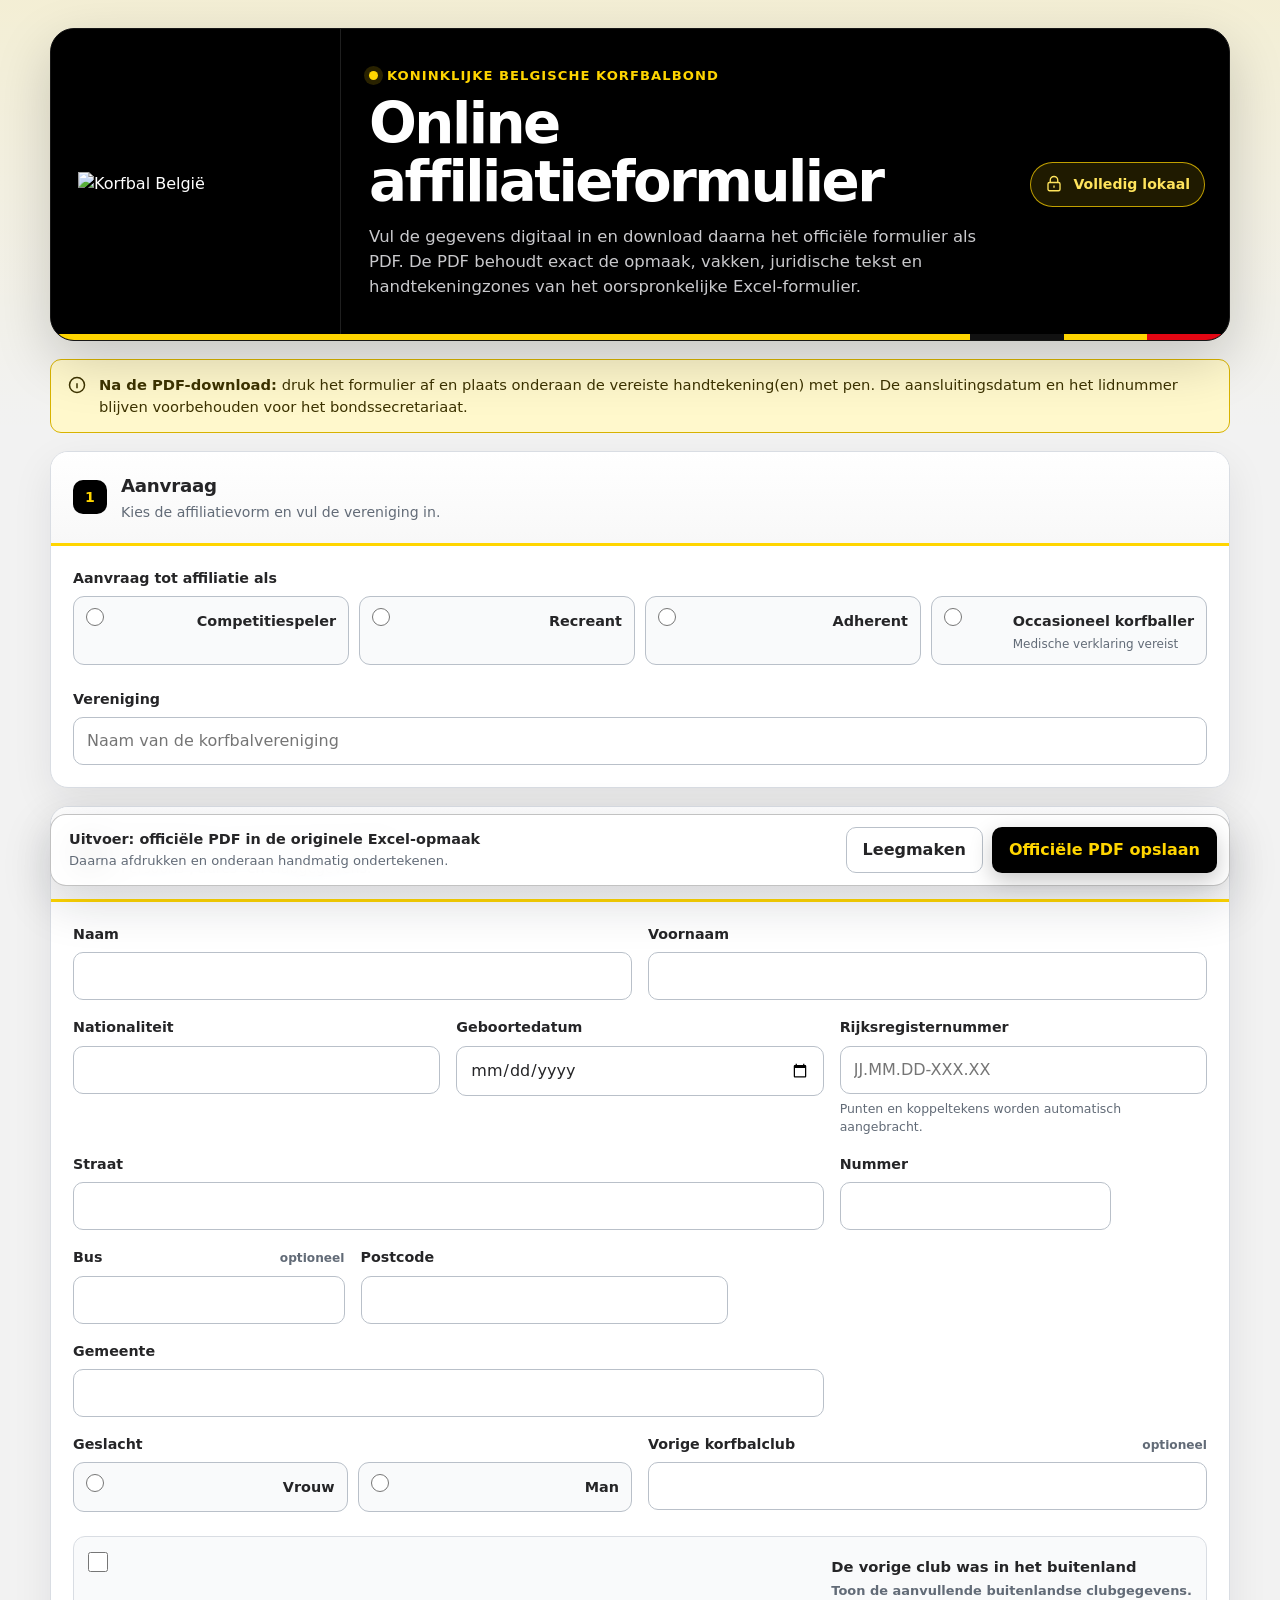
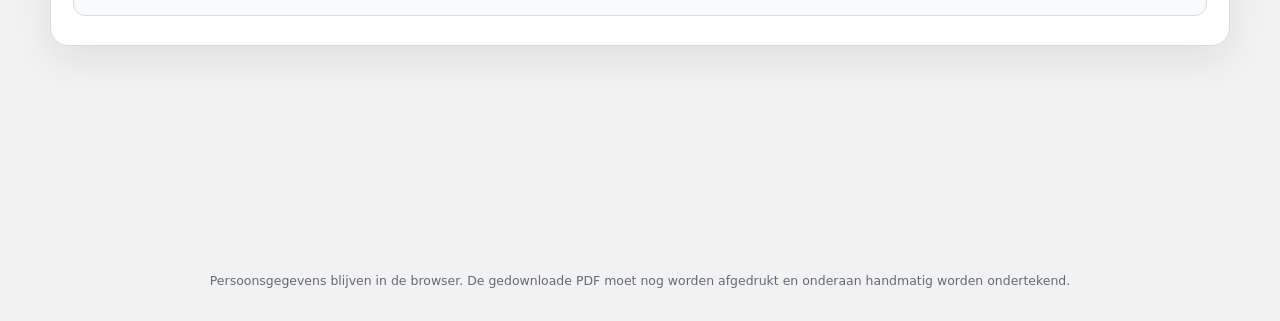
==== commit 84f181d0: "Remove brand features from index.html Removed brand features section from the HTML." ====
--- a/index.html
+++ b/index.html
@@ -19,11 +19,6 @@
         <p class="eyebrow">Koninklijke Belgische Korfbalbond</p>
         <h1>Online affiliatieformulier</h1>
         <p class="intro">Vul de gegevens digitaal in en download daarna het officiële formulier als PDF. De PDF behoudt exact de opmaak, vakken, juridische tekst en handtekeningzones van het oorspronkelijke Excel-formulier.</p>
-        <div class="brand-pills" aria-label="Kenmerken">
-          <span>Officiële Excel-opmaak</span>
-          <span>Lokale verwerking</span>
-          <span>PDF klaar voor afdruk</span>
-        </div>
       </div>
       <div class="local-badge" title="Er worden geen persoonsgegevens geüpload">
         <svg viewBox="0 0 24 24" fill="none" stroke="currentColor" stroke-width="1.8" aria-hidden="true">
